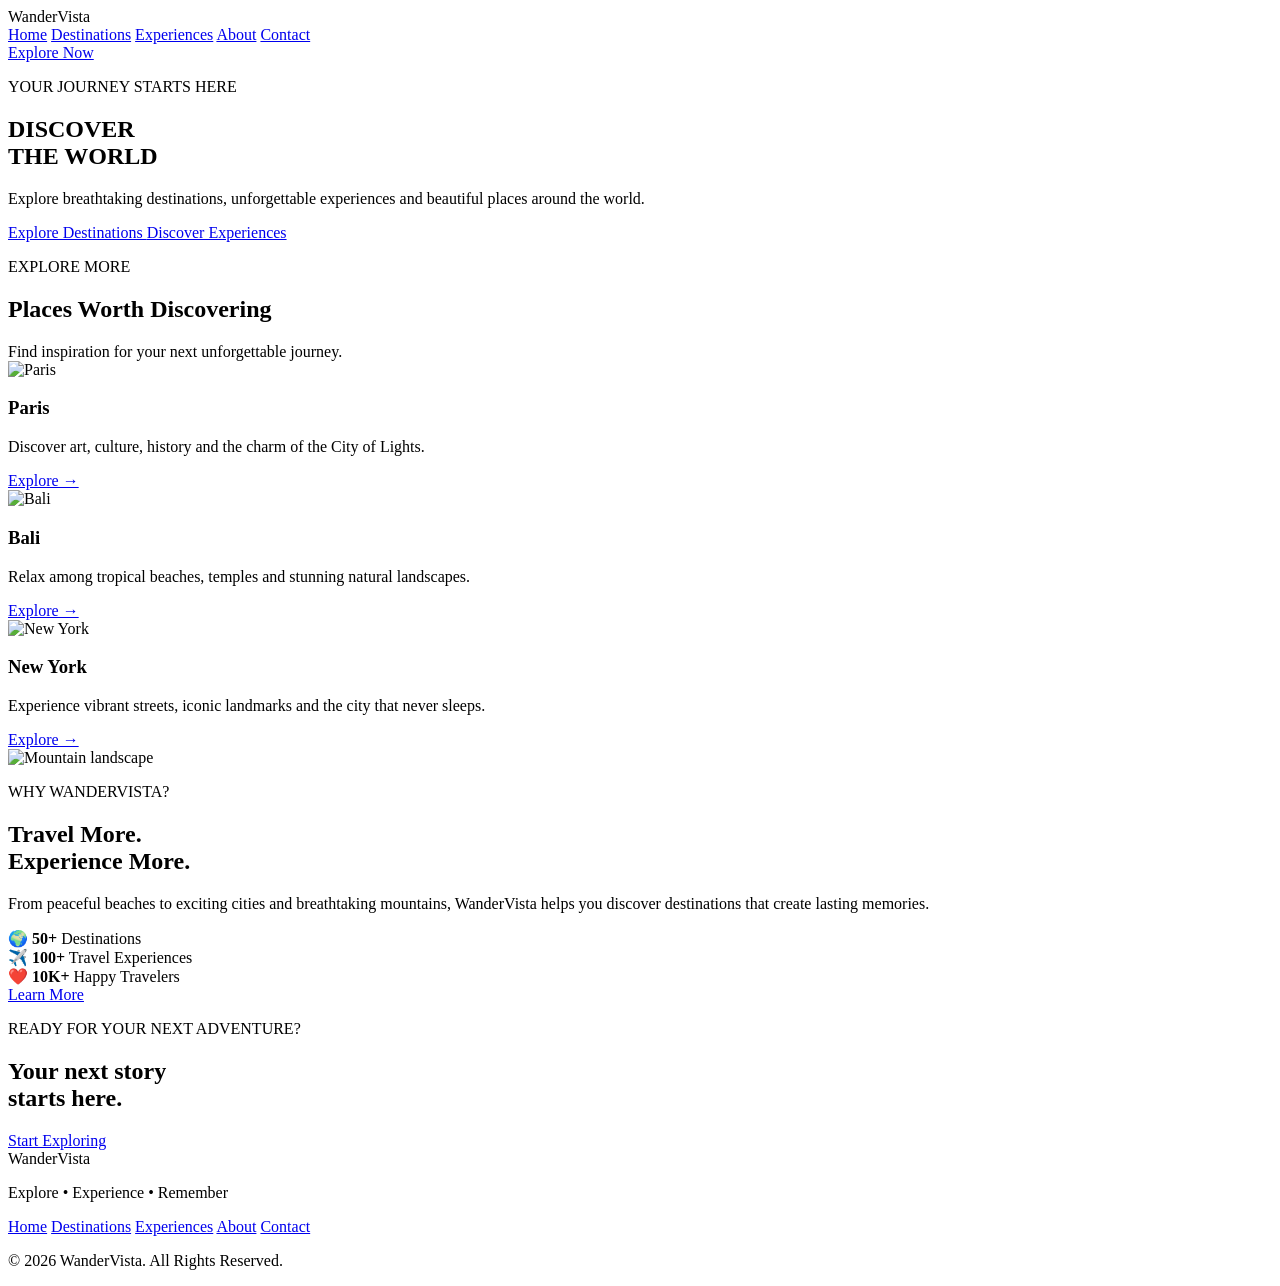
==== index.html @ 61e01901 "Added home page" ====
<!DOCTYPE html>
<html lang="en">
<head>
    <meta charset="UTF-8">
    <meta name="viewport" content="width=device-width, initial-scale=1.0">

    <title>WanderVista | Explore the World</title>

    <link rel="stylesheet" href="css/style.css">
</head>

<body>

    <!-- Navigation Bar -->
    <header class="navbar">
        <div class="logo">WanderVista</div>

        <nav>
            <a href="index.html" class="active">Home</a>
            <a href="destinations.html">Destinations</a>
            <a href="experiences.html">Experiences</a>
            <a href="about.html">About</a>
            <a href="contact.html">Contact</a>
        </nav>

        <a href="destinations.html" class="nav-button">
            Explore Now
        </a>
    </header>


    <!-- Hero Section -->
    <section class="hero">

        <div class="hero-content">

            <p class="small-title">YOUR JOURNEY STARTS HERE</p>

            <h1>
                DISCOVER<br>
                THE WORLD
            </h1>

            <p class="hero-text">
                Explore breathtaking destinations, unforgettable
                experiences and beautiful places around the world.
            </p>

            <div class="hero-buttons">
                <a href="destinations.html" class="primary-btn">
                    Explore Destinations
                </a>

                <a href="experiences.html" class="secondary-btn">
                    Discover Experiences
                </a>
            </div>

        </div>

    </section>


    <!-- Featured Section -->
    <section class="featured">

        <div class="section-heading">
            <p>EXPLORE MORE</p>
            <h2>Places Worth Discovering</h2>
            <span>
                Find inspiration for your next unforgettable journey.
            </span>
        </div>


        <div class="destination-cards">

            <!-- Card 1 -->
            <div class="destination-card">
                <img
                    src="https://images.unsplash.com/photo-1502602898657-3e91760cbb34?auto=format&fit=crop&w=900&q=80"
                    alt="Paris">
                <div class="card-content">
                    <h3>Paris</h3>
                    <p>
                        Discover art, culture, history and the charm
                        of the City of Lights.
                    </p>
                    <a href="destinations.html">Explore →</a>
                </div>
            </div>


            <!-- Card 2 -->
            <div class="destination-card">
                <img
                    src="https://images.unsplash.com/photo-1537996194471-e657df975ab4?auto=format&fit=crop&w=900&q=80"
                    alt="Bali">
                <div class="card-content">
                    <h3>Bali</h3>
                    <p>
                        Relax among tropical beaches, temples and
                        stunning natural landscapes.
                    </p>
                    <a href="destinations.html">Explore →</a>
                </div>
            </div>


            <!-- Card 3 -->
            <div class="destination-card">
                <img
                    src="https://images.unsplash.com/photo-1485871981521-5b1fd3805eee?auto=format&fit=crop&w=900&q=80"
                    alt="New York">
                <div class="card-content">
                    <h3>New York</h3>
                    <p>
                        Experience vibrant streets, iconic landmarks
                        and the city that never sleeps.
                    </p>
                    <a href="destinations.html">Explore →</a>
                </div>
            </div>

        </div>

    </section>


    <!-- Why Choose Us -->
    <section class="why-us">

        <div class="why-image">
            <img
                src="https://images.unsplash.com/photo-1464822759023-fed622ff2c3b?auto=format&fit=crop&w=1200&q=80"
                alt="Mountain landscape">
        </div>

        <div class="why-content">

            <p class="section-label">WHY WANDERVISTA?</p>

            <h2>
                Travel More.<br>
                Experience More.
            </h2>

            <p>
                From peaceful beaches to exciting cities and
                breathtaking mountains, WanderVista helps you
                discover destinations that create lasting memories.
            </p>

            <div class="features">

                <div>
                    <strong>🌍 50+</strong>
                    <span>Destinations</span>
                </div>

                <div>
                    <strong>✈️ 100+</strong>
                    <span>Travel Experiences</span>
                </div>

                <div>
                    <strong>❤️ 10K+</strong>
                    <span>Happy Travelers</span>
                </div>

            </div>

            <a href="about.html" class="primary-btn">
                Learn More
            </a>

        </div>

    </section>


    <!-- Call To Action -->
    <section class="cta">

        <div>
            <p>READY FOR YOUR NEXT ADVENTURE?</p>

            <h2>
                Your next story<br>
                starts here.
            </h2>

            <a href="destinations.html" class="cta-button">
                Start Exploring
            </a>
        </div>

    </section>


    <!-- Footer -->
    <footer>

        <div class="footer-logo">
            WanderVista
        </div>

        <p>
            Explore • Experience • Remember
        </p>

        <div class="footer-links">
            <a href="index.html">Home</a>
            <a href="destinations.html">Destinations</a>
            <a href="experiences.html">Experiences</a>
            <a href="about.html">About</a>
            <a href="contact.html">Contact</a>
        </div>

        <p class="copyright">
            © 2026 WanderVista. All Rights Reserved.
        </p>

    </footer>

</body>
</html>
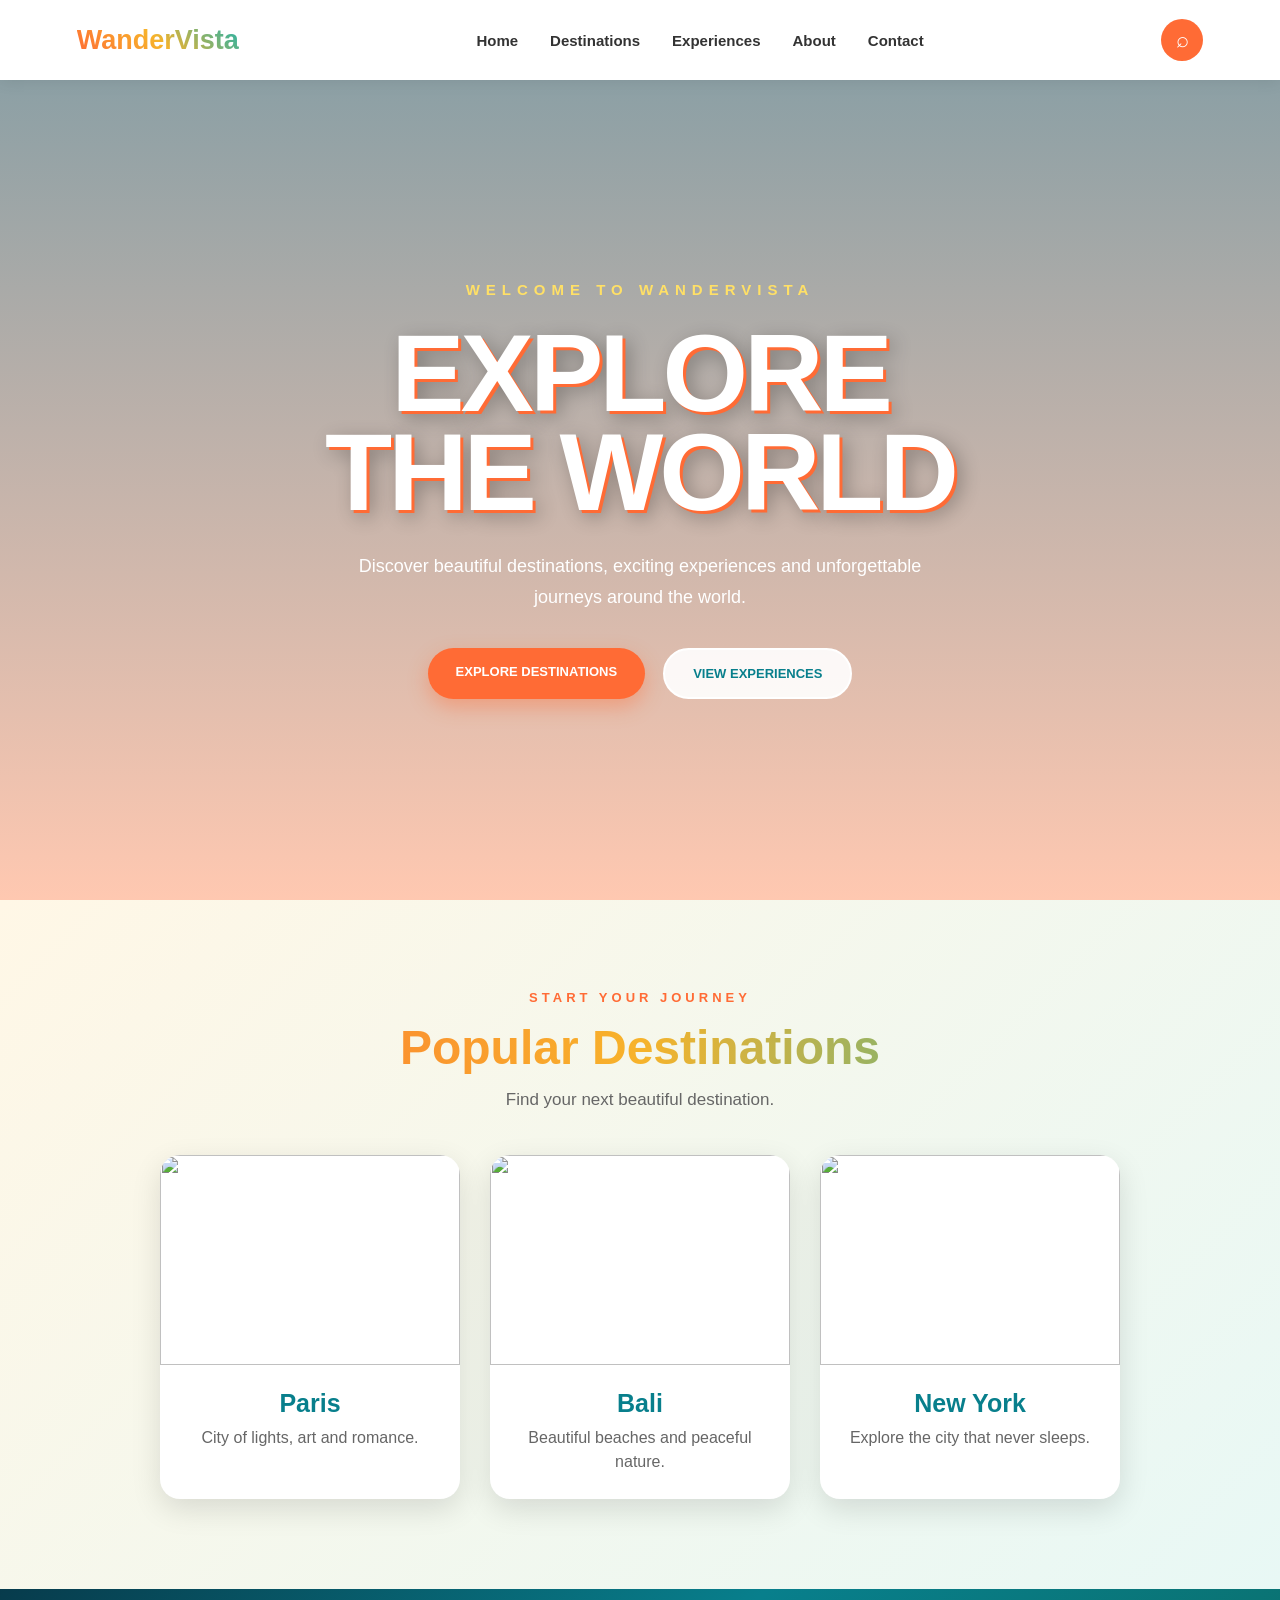
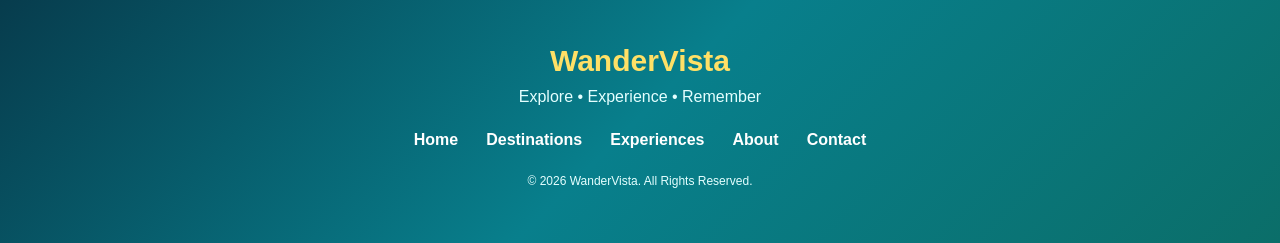
==== commit ce90f606: "Update home page" ====
--- a/index.html
+++ b/index.html
@@ -3,29 +3,25 @@
 <head>
     <meta charset="UTF-8">
     <meta name="viewport" content="width=device-width, initial-scale=1.0">
-
-    <title>WanderVista | Explore the World</title>
-
-    <link rel="stylesheet" href="css/style.css">
+    <title>WanderVista - Explore the World</title>
+    <link rel="stylesheet" href="style.css">
 </head>
 
 <body>
 
-    <!-- Navigation Bar -->
-    <header class="navbar">
+    <!-- Navigation -->
+    <header>
         <div class="logo">WanderVista</div>
 
         <nav>
-            <a href="index.html" class="active">Home</a>
+            <a href="index.html">Home</a>
             <a href="destinations.html">Destinations</a>
             <a href="experiences.html">Experiences</a>
             <a href="about.html">About</a>
             <a href="contact.html">Contact</a>
         </nav>
 
-        <a href="destinations.html" class="nav-button">
-            Explore Now
-        </a>
+        <button class="search">⌕</button>
     </header>
 
 
@@ -34,26 +30,18 @@
 
         <div class="hero-content">
 
-            <p class="small-title">YOUR JOURNEY STARTS HERE</p>
+            <p class="welcome">WELCOME TO WANDERVISTA</p>
 
-            <h1>
-                DISCOVER<br>
-                THE WORLD
-            </h1>
+            <h1>EXPLORE<br>THE WORLD</h1>
 
-            <p class="hero-text">
-                Explore breathtaking destinations, unforgettable
-                experiences and beautiful places around the world.
+            <p class="description">
+                Discover beautiful destinations, exciting experiences
+                and unforgettable journeys around the world.
             </p>
 
-            <div class="hero-buttons">
-                <a href="destinations.html" class="primary-btn">
-                    Explore Destinations
-                </a>
-
-                <a href="experiences.html" class="secondary-btn">
-                    Discover Experiences
-                </a>
+            <div class="buttons">
+                <a href="destinations.html">EXPLORE DESTINATIONS</a>
+                <a href="experiences.html">VIEW EXPERIENCES</a>
             </div>
 
         </div>
@@ -61,65 +49,35 @@
     </section>
 
 
-    <!-- Featured Section -->
-    <section class="featured">
+    <!-- Popular Destinations -->
+    <section class="popular">
 
-        <div class="section-heading">
-            <p>EXPLORE MORE</p>
-            <h2>Places Worth Discovering</h2>
-            <span>
-                Find inspiration for your next unforgettable journey.
-            </span>
-        </div>
+        <p class="small-heading">START YOUR JOURNEY</p>
 
+        <h2>Popular Destinations</h2>
 
-        <div class="destination-cards">
+        <p class="subtext">
+            Find your next beautiful destination.
+        </p>
 
-            <!-- Card 1 -->
-            <div class="destination-card">
-                <img
-                    src="https://images.unsplash.com/photo-1502602898657-3e91760cbb34?auto=format&fit=crop&w=900&q=80"
-                    alt="Paris">
-                <div class="card-content">
-                    <h3>Paris</h3>
-                    <p>
-                        Discover art, culture, history and the charm
-                        of the City of Lights.
-                    </p>
-                    <a href="destinations.html">Explore →</a>
-                </div>
+        <div class="cards">
+
+            <div class="card">
+                <img src="https://images.unsplash.com/photo-1502602898657-3e91760cbb34?auto=format&fit=crop&w=800&q=80">
+                <h3>Paris</h3>
+                <p>City of lights, art and romance.</p>
             </div>
 
-
-            <!-- Card 2 -->
-            <div class="destination-card">
-                <img
-                    src="https://images.unsplash.com/photo-1537996194471-e657df975ab4?auto=format&fit=crop&w=900&q=80"
-                    alt="Bali">
-                <div class="card-content">
-                    <h3>Bali</h3>
-                    <p>
-                        Relax among tropical beaches, temples and
-                        stunning natural landscapes.
-                    </p>
-                    <a href="destinations.html">Explore →</a>
-                </div>
+            <div class="card">
+                <img src="https://images.unsplash.com/photo-1537996194471-e657df975ab4?auto=format&fit=crop&w=800&q=80">
+                <h3>Bali</h3>
+                <p>Beautiful beaches and peaceful nature.</p>
             </div>
 
-
-            <!-- Card 3 -->
-            <div class="destination-card">
-                <img
-                    src="https://images.unsplash.com/photo-1485871981521-5b1fd3805eee?auto=format&fit=crop&w=900&q=80"
-                    alt="New York">
-                <div class="card-content">
-                    <h3>New York</h3>
-                    <p>
-                        Experience vibrant streets, iconic landmarks
-                        and the city that never sleeps.
-                    </p>
-                    <a href="destinations.html">Explore →</a>
-                </div>
+            <div class="card">
+                <img src="https://images.unsplash.com/photo-1485871981521-5b1fd3805eee?auto=format&fit=crop&w=800&q=80">
+                <h3>New York</h3>
+                <p>Explore the city that never sleeps.</p>
             </div>
 
         </div>
@@ -127,87 +85,10 @@
     </section>
 
 
-    <!-- Why Choose Us -->
-    <section class="why-us">
-
-        <div class="why-image">
-            <img
-                src="https://images.unsplash.com/photo-1464822759023-fed622ff2c3b?auto=format&fit=crop&w=1200&q=80"
-                alt="Mountain landscape">
-        </div>
-
-        <div class="why-content">
-
-            <p class="section-label">WHY WANDERVISTA?</p>
-
-            <h2>
-                Travel More.<br>
-                Experience More.
-            </h2>
-
-            <p>
-                From peaceful beaches to exciting cities and
-                breathtaking mountains, WanderVista helps you
-                discover destinations that create lasting memories.
-            </p>
-
-            <div class="features">
-
-                <div>
-                    <strong>🌍 50+</strong>
-                    <span>Destinations</span>
-                </div>
-
-                <div>
-                    <strong>✈️ 100+</strong>
-                    <span>Travel Experiences</span>
-                </div>
-
-                <div>
-                    <strong>❤️ 10K+</strong>
-                    <span>Happy Travelers</span>
-                </div>
-
-            </div>
-
-            <a href="about.html" class="primary-btn">
-                Learn More
-            </a>
-
-        </div>
-
-    </section>
-
-
-    <!-- Call To Action -->
-    <section class="cta">
-
-        <div>
-            <p>READY FOR YOUR NEXT ADVENTURE?</p>
-
-            <h2>
-                Your next story<br>
-                starts here.
-            </h2>
-
-            <a href="destinations.html" class="cta-button">
-                Start Exploring
-            </a>
-        </div>
-
-    </section>
-
-
     <!-- Footer -->
     <footer>
-
-        <div class="footer-logo">
-            WanderVista
-        </div>
-
-        <p>
-            Explore • Experience • Remember
-        </p>
+        <h2>WanderVista</h2>
+        <p>Explore • Experience • Remember</p>
 
         <div class="footer-links">
             <a href="index.html">Home</a>
@@ -220,7 +101,6 @@
         <p class="copyright">
             © 2026 WanderVista. All Rights Reserved.
         </p>
-
     </footer>
 
 </body>
--- a/style.css
+++ b/style.css
@@ -0,0 +1,577 @@
+/* =====================================
+   BASIC RESET
+===================================== */
+
+* {
+    margin: 0;
+    padding: 0;
+    box-sizing: border-box;
+}
+
+html {
+    scroll-behavior: smooth;
+}
+
+body {
+    font-family: Arial, Helvetica, sans-serif;
+    color: #222;
+    background: #fffaf3;
+}
+
+
+/* =====================================
+   NAVIGATION BAR
+===================================== */
+
+header {
+    width: 100%;
+    height: 80px;
+
+    display: flex;
+    align-items: center;
+    justify-content: space-between;
+
+    padding: 0 6%;
+
+    background: white;
+
+    box-shadow: 0 2px 15px rgba(0, 0, 0, 0.08);
+
+    position: relative;
+    z-index: 10;
+}
+
+
+/* LOGO */
+
+.logo {
+    font-size: 27px;
+    font-weight: 800;
+
+    background: linear-gradient(
+        45deg,
+        #ff6b35,
+        #f7b32b,
+        #20b2aa
+    );
+
+    -webkit-background-clip: text;
+    -webkit-text-fill-color: transparent;
+}
+
+
+/* NAVIGATION LINKS */
+
+nav {
+    display: flex;
+    gap: 32px;
+}
+
+nav a {
+    text-decoration: none;
+
+    color: #333;
+
+    font-size: 15px;
+    font-weight: 600;
+
+    transition: 0.3s;
+}
+
+nav a:hover {
+    color: #ff6b35;
+}
+
+
+/* SEARCH BUTTON */
+
+.search {
+    border: none;
+
+    background: #ff6b35;
+    color: white;
+
+    width: 42px;
+    height: 42px;
+
+    border-radius: 50%;
+
+    font-size: 22px;
+
+    cursor: pointer;
+
+    transition: 0.3s;
+}
+
+.search:hover {
+    background: #20b2aa;
+    transform: scale(1.1);
+}
+
+
+/* =====================================
+   HERO SECTION
+===================================== */
+
+.hero {
+
+    height: calc(100vh - 80px);
+
+    background-image:
+
+        linear-gradient(
+            rgba(0, 50, 70, 0.45),
+            rgba(255, 107, 53, 0.35)
+        ),
+
+        url("https://images.unsplash.com/photo-1500534623283-312aade485b7?auto=format&fit=crop&w=1800&q=85");
+
+    background-size: cover;
+    background-position: center;
+
+    display: flex;
+
+    /* CENTER HORIZONTALLY */
+    justify-content: center;
+
+    /* CENTER VERTICALLY */
+    align-items: center;
+
+    text-align: center;
+
+    color: white;
+}
+
+
+/* HERO CONTENT */
+
+.hero-content {
+
+    width: 90%;
+    max-width: 900px;
+
+    display: flex;
+
+    flex-direction: column;
+
+    align-items: center;
+}
+
+
+/* SMALL HEADING */
+
+.welcome {
+
+    font-size: 15px;
+
+    letter-spacing: 6px;
+
+    font-weight: bold;
+
+    color: #ffe066;
+
+    margin-bottom: 25px;
+}
+
+
+/* MAIN HEADING */
+
+.hero h1 {
+
+    font-size: clamp(55px, 9vw, 110px);
+
+    line-height: 0.9;
+
+    letter-spacing: -4px;
+
+    margin-bottom: 30px;
+
+    color: white;
+
+    text-shadow:
+        3px 3px 0px #ff6b35,
+        6px 6px 20px rgba(0, 0, 0, 0.3);
+}
+
+
+/* DESCRIPTION */
+
+.description {
+
+    max-width: 600px;
+
+    font-size: 18px;
+
+    line-height: 1.7;
+
+    margin-bottom: 35px;
+
+    color: #ffffff;
+}
+
+
+/* =====================================
+   HERO BUTTONS
+===================================== */
+
+.buttons {
+
+    display: flex;
+
+    justify-content: center;
+
+    gap: 18px;
+
+    flex-wrap: wrap;
+}
+
+
+.buttons a {
+
+    text-decoration: none;
+
+    padding: 16px 28px;
+
+    border-radius: 35px;
+
+    font-size: 13px;
+
+    font-weight: bold;
+
+    transition: 0.3s;
+}
+
+
+/* FIRST BUTTON */
+
+.buttons a:first-child {
+
+    background: #ff6b35;
+
+    color: white;
+
+    box-shadow:
+        0 8px 20px rgba(255, 107, 53, 0.4);
+}
+
+
+.buttons a:first-child:hover {
+
+    background: #f7b32b;
+
+    transform: translateY(-4px);
+}
+
+
+/* SECOND BUTTON */
+
+.buttons a:last-child {
+
+    background: rgba(255, 255, 255, 0.9);
+
+    color: #087f8c;
+
+    border: 2px solid white;
+}
+
+
+.buttons a:last-child:hover {
+
+    background: #20b2aa;
+
+    color: white;
+
+    transform: translateY(-4px);
+}
+
+
+/* =====================================
+   POPULAR DESTINATIONS
+===================================== */
+
+.popular {
+
+    padding: 90px 7%;
+
+    text-align: center;
+
+    background:
+        linear-gradient(
+            135deg,
+            #fff7e6,
+            #e8f8f5
+        );
+}
+
+
+/* SMALL TITLE */
+
+.small-heading {
+
+    color: #ff6b35;
+
+    font-size: 13px;
+
+    letter-spacing: 4px;
+
+    font-weight: bold;
+}
+
+
+/* SECTION TITLE */
+
+.popular h2 {
+
+    font-size: 48px;
+
+    margin: 15px 0;
+
+    background:
+        linear-gradient(
+            90deg,
+            #ff6b35,
+            #f7b32b,
+            #20b2aa
+        );
+
+    -webkit-background-clip: text;
+
+    -webkit-text-fill-color: transparent;
+}
+
+
+.subtext {
+
+    color: #666;
+
+    margin-bottom: 45px;
+
+    font-size: 17px;
+}
+
+
+/* =====================================
+   DESTINATION CARDS
+===================================== */
+
+.cards {
+
+    display: flex;
+
+    justify-content: center;
+
+    gap: 30px;
+
+    flex-wrap: wrap;
+}
+
+
+.card {
+
+    width: 300px;
+
+    background: white;
+
+    border-radius: 20px;
+
+    overflow: hidden;
+
+    box-shadow:
+        0 10px 30px rgba(0, 0, 0, 0.12);
+
+    transition: 0.4s;
+}
+
+
+.card:hover {
+
+    transform: translateY(-12px) scale(1.02);
+
+    box-shadow:
+        0 18px 40px rgba(0, 0, 0, 0.18);
+}
+
+
+/* CARD IMAGE */
+
+.card img {
+
+    width: 100%;
+
+    height: 210px;
+
+    object-fit: cover;
+}
+
+
+/* CARD TITLE */
+
+.card h3 {
+
+    margin: 20px 0 8px;
+
+    font-size: 25px;
+
+    color: #087f8c;
+}
+
+
+/* CARD TEXT */
+
+.card p {
+
+    color: #666;
+
+    padding: 0 15px 25px;
+
+    line-height: 1.5;
+}
+
+
+/* =====================================
+   FOOTER
+===================================== */
+
+footer {
+
+    background:
+        linear-gradient(
+            135deg,
+            #073b4c,
+            #087f8c,
+            #0b6e69
+        );
+
+    color: white;
+
+    text-align: center;
+
+    padding: 55px 20px;
+}
+
+
+footer h2 {
+
+    font-size: 30px;
+
+    margin-bottom: 10px;
+
+    color: #ffe066;
+}
+
+
+footer p {
+
+    color: #e5ffff;
+}
+
+
+/* FOOTER LINKS */
+
+.footer-links {
+
+    margin: 25px 0;
+
+    display: flex;
+
+    justify-content: center;
+
+    gap: 28px;
+
+    flex-wrap: wrap;
+}
+
+
+.footer-links a {
+
+    color: white;
+
+    text-decoration: none;
+
+    font-weight: 600;
+
+    transition: 0.3s;
+}
+
+
+.footer-links a:hover {
+
+    color: #ffe066;
+}
+
+
+.copyright {
+
+    font-size: 12px;
+
+    margin-top: 20px;
+}
+
+
+/* =====================================
+   MOBILE RESPONSIVE
+===================================== */
+
+@media (max-width: 700px) {
+
+    header {
+
+        height: auto;
+
+        padding: 20px;
+
+        flex-direction: column;
+
+        gap: 20px;
+    }
+
+
+    nav {
+
+        gap: 15px;
+
+        flex-wrap: wrap;
+
+        justify-content: center;
+    }
+
+
+    .search {
+
+        display: none;
+    }
+
+
+    .hero {
+
+        height: 650px;
+    }
+
+
+    .hero h1 {
+
+        font-size: 55px;
+
+        letter-spacing: -2px;
+    }
+
+
+    .description {
+
+        font-size: 16px;
+    }
+
+
+    .popular h2 {
+
+        font-size: 36px;
+    }
+
+
+    .card {
+
+        width: 90%;
+
+        max-width: 350px;
+    }
+}
